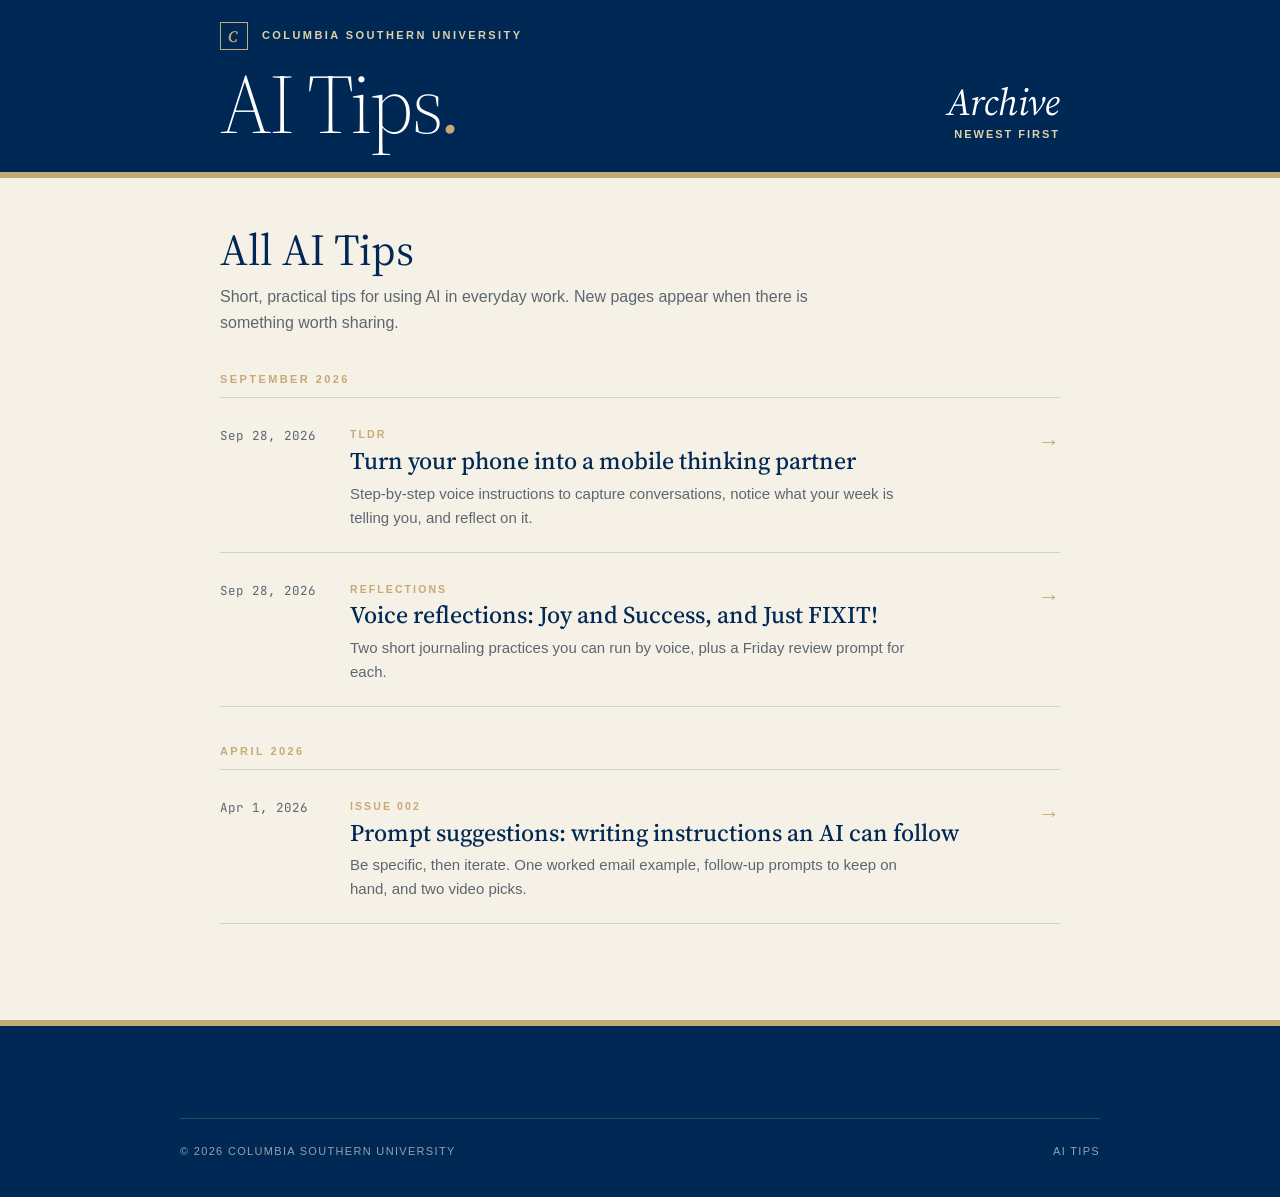
==== index.html @ 5626c5d2 "AI Tips site: archive, three issues, central stylesheet" ====
<!DOCTYPE html>
<html lang="en">
<head>
<meta charset="UTF-8" />
<meta name="viewport" content="width=device-width, initial-scale=1.0" />
<title>AI Tips: All Pages</title>
<meta name="description" content="Short, practical AI tips from Columbia Southern University." />
<link rel="stylesheet" href="assets/style.css" />
</head>
<body>
<header class="masthead"><div class="masthead-inner">
  <div>
    <div class="pub"><div class="pub-mark">C</div><span>Columbia&nbsp;Southern&nbsp;University</span></div>
    <a class="home" href="./"><div class="wordmark">AI&nbsp;Tips<em>.</em></div></a>
  </div>
  <div class="meta"><span class="meta-num">Archive</span>Newest first</div>
</div></header>
<main class="archive">
<h1>All AI Tips</h1>
<p class="intro">Short, practical tips for using AI in everyday work. New pages appear when there is something worth sharing.</p>
<h2 class="month">September 2026</h2>
<a class="entry" id="voice-mode-tldr" href="2026-09-28-voice-mode-tldr/"><time datetime="2026-09-28">Sep 28, 2026</time><div><span class="tag">TLDR</span><h3>Turn your phone into a mobile thinking partner</h3><p>Step-by-step voice instructions to capture conversations, notice what your week is telling you, and reflect on it.</p></div><span class="go" aria-hidden="true">&rarr;</span></a>
<a class="entry" id="voice-reflections" href="2026-09-28-voice-reflections/"><time datetime="2026-09-28">Sep 28, 2026</time><div><span class="tag">Reflections</span><h3>Voice reflections: Joy and Success, and Just FIXIT!</h3><p>Two short journaling practices you can run by voice, plus a Friday review prompt for each.</p></div><span class="go" aria-hidden="true">&rarr;</span></a>
<h2 class="month">April 2026</h2>
<a class="entry" id="prompt-suggestions" href="2026-04-prompt-suggestions/"><time datetime="2026-04-01">Apr 1, 2026</time><div><span class="tag">Issue 002</span><h3>Prompt suggestions: writing instructions an AI can follow</h3><p>Be specific, then iterate. One worked email example, follow-up prompts to keep on hand, and two video picks.</p></div><span class="go" aria-hidden="true">&rarr;</span></a>
</main>
<footer class="footer"><div class="colophon"><span>&copy; 2026 Columbia Southern University</span><span>AI Tips</span></div></footer>
</body>
</html>
---- assets/style.css ----
@import url("https://fonts.googleapis.com/css2?family=Source+Serif+4:opsz,wght@8..60,300;8..60,400;8..60,500;8..60,600;8..60,700&family=JetBrains+Mono:wght@400;500&display=swap");

  :root {
    --navy: #002855;
    --navy-deep: #001b3a;
    --gold: #c6aa76;
    --gold-soft: #dfd1a7;
    --cream: #f6f1e6;
    --paper: #fbf8f1;
    --ink: #1d252d;
    --ink-soft: #5b6770;
    --rule: #d0d3d4;
    --tint: #dde5ed;
    --serif: "Source Serif 4", Georgia, "Times New Roman", serif;
    --sans: "Helvetica Neue", Helvetica, Arial, sans-serif;
    --mono: "JetBrains Mono", ui-monospace, Menlo, monospace;
  }
  * { box-sizing: border-box; }
  html, body { margin: 0; padding: 0; }
  body {
    background: var(--cream);
    color: var(--ink);
    font-family: var(--sans);
    font-size: 16px;
    line-height: 1.6;
    -webkit-font-smoothing: antialiased;
    text-rendering: optimizeLegibility;
  }
  ::selection { background: var(--gold); color: var(--navy); }

  /* ---------- MASTHEAD ---------- */
  .masthead {
    background: var(--navy);
    color: var(--cream);
    border-bottom: 6px solid var(--gold);
  }
  .masthead-inner {
    max-width: 920px;
    margin: 0 auto;
    padding: 22px 40px 28px;
    display: grid;
    grid-template-columns: 1fr auto;
    align-items: end;
    gap: 24px;
  }
  .pub {
    display: flex;
    align-items: center;
    gap: 14px;
    font-family: var(--sans);
    font-size: 11px;
    letter-spacing: 0.22em;
    text-transform: uppercase;
    color: var(--gold-soft);
    font-weight: 700;
  }
  .pub-mark {
    width: 28px; height: 28px;
    border: 1.5px solid var(--gold);
    display: grid; place-items: center;
    color: var(--gold);
    font-family: var(--serif);
    font-style: italic;
    font-weight: 600;
    font-size: 16px;
    line-height: 1;
  }
  .wordmark {
    font-family: var(--serif);
    font-weight: 300;
    font-size: 84px;
    line-height: 0.95;
    letter-spacing: -0.025em;
    margin: 14px 0 0;
    color: #fff;
  }
  .wordmark em {
    font-style: italic;
    color: var(--gold);
    font-weight: 400;
  }
  .meta {
    text-align: right;
    font-size: 11px;
    letter-spacing: 0.18em;
    text-transform: uppercase;
    color: var(--gold-soft);
    line-height: 1.7;
    font-weight: 600;
  }
  .meta .meta-num {
    display: block;
    font-family: var(--serif);
    font-style: italic;
    font-weight: 400;
    font-size: 38px;
    letter-spacing: 0;
    text-transform: none;
    color: #fff;
    margin-bottom: 4px;
    line-height: 1;
  }
  .meta hr {
    border: 0;
    border-top: 1px solid rgba(198,170,118,0.4);
    margin: 8px 0;
  }

  /* ---------- PAGE ---------- */
  .page {
    max-width: 920px;
    margin: 0 auto;
    padding: 0 40px;
    background: var(--cream);
  }

  /* ---------- HERO ---------- */
  .hero {
    padding: 64px 0 48px;
    border-bottom: 1px solid var(--rule);
    display: grid;
    grid-template-columns: 1fr;
    gap: 28px;
  }
  .kicker {
    font-size: 11px;
    letter-spacing: 0.28em;
    text-transform: uppercase;
    color: var(--gold);
    font-weight: 700;
    display: flex;
    align-items: center;
    gap: 12px;
  }
  .kicker::before {
    content: "";
    display: block;
    width: 28px;
    height: 2px;
    background: var(--gold);
  }
  h1.hero-title {
    font-family: var(--serif);
    font-weight: 400;
    font-size: 72px;
    line-height: 1.0;
    letter-spacing: -0.025em;
    color: var(--navy);
    margin: 0;
  }
  h1.hero-title em {
    font-style: italic;
    color: var(--ink-soft);
    font-weight: 300;
  }
  .lede {
    font-family: var(--serif);
    font-weight: 400;
    font-size: 22px;
    line-height: 1.45;
    color: var(--ink);
    max-width: 720px;
    margin: 0;
    text-wrap: pretty;
  }
  .lede strong { color: var(--navy); font-weight: 600; }

  .byline {
    display: flex;
    align-items: center;
    gap: 20px;
    font-size: 12px;
    letter-spacing: 0.1em;
    text-transform: uppercase;
    color: var(--ink-soft);
    margin-top: 4px;
  }
  .byline .dot { width: 4px; height: 4px; border-radius: 50%; background: var(--gold); }

  /* ---------- SECTION ---------- */
  .section {
    padding: 64px 0 48px;
    border-bottom: 1px solid var(--rule);
  }
  .section:last-of-type { border-bottom: 0; }

  .section-head {
    display: grid;
    grid-template-columns: 96px 1fr;
    gap: 28px;
    align-items: start;
    margin-bottom: 36px;
  }
  .num {
    font-family: var(--serif);
    font-weight: 300;
    font-style: italic;
    font-size: 110px;
    line-height: 0.85;
    color: var(--gold);
    text-align: right;
  }
  .section-head h2 {
    font-family: var(--serif);
    font-weight: 500;
    font-size: 44px;
    line-height: 1.05;
    letter-spacing: -0.015em;
    color: var(--navy);
    margin: 8px 0 12px;
    text-wrap: balance;
  }
  .section-head .tag {
    display: inline-block;
    font-size: 11px;
    letter-spacing: 0.22em;
    text-transform: uppercase;
    color: var(--gold);
    font-weight: 700;
    margin-bottom: 6px;
  }
  .section-head p {
    font-size: 17px;
    line-height: 1.6;
    color: var(--ink);
    margin: 0;
    max-width: 640px;
    text-wrap: pretty;
  }

  .section-body {
    display: grid;
    grid-template-columns: 96px 1fr;
    gap: 28px;
  }
  .section-body > .col-r { grid-column: 2; }
  .section-body p { margin: 0 0 16px; max-width: 640px; }

  /* ---------- COMPARISON ---------- */
  .compare {
    display: grid;
    grid-template-columns: 1fr;
    gap: 20px;
    margin: 8px 0 28px;
  }
  .scenario {
    font-size: 14px;
    line-height: 1.5;
    color: var(--ink-soft);
    margin: 0 0 4px;
    font-style: italic;
    font-family: var(--serif);
    font-size: 17px;
  }
  .pair {
    display: grid;
    grid-template-columns: 1fr 1fr;
    gap: 16px;
  }
  @media (max-width: 760px) {
    .pair { grid-template-columns: 1fr; }
  }

  .card {
    background: var(--paper);
    border: 1px solid var(--rule);
    border-radius: 4px;
    overflow: hidden;
    display: flex;
    flex-direction: column;
  }
  .card.vague { border-top: 4px solid #b85c4c; }
  .card.specific { border-top: 4px solid #2f7a4a; }

  .card-tab {
    display: flex;
    align-items: center;
    justify-content: space-between;
    padding: 12px 16px;
    background: rgba(0,40,85,0.03);
    border-bottom: 1px solid var(--rule);
  }
  .card-tab .label {
    font-size: 10.5px;
    letter-spacing: 0.22em;
    text-transform: uppercase;
    font-weight: 700;
    color: var(--ink-soft);
  }
  .card-tab .badge {
    font-size: 10.5px;
    letter-spacing: 0.18em;
    text-transform: uppercase;
    font-weight: 700;
    padding: 3px 8px;
    border-radius: 999px;
  }
  .badge.bad  { color: #b85c4c; background: rgba(184,92,76,0.1); }
  .badge.good { color: #2f7a4a; background: rgba(47,122,74,0.1); }

  /* prompt block */
  .prompt {
    padding: 18px 18px 16px;
    font-family: var(--mono);
    font-size: 13.5px;
    line-height: 1.55;
    color: var(--ink);
    background: var(--paper);
    border-bottom: 1px dashed var(--rule);
  }
  .prompt::before {
    content: "PROMPT";
    display: block;
    font-family: var(--sans);
    font-size: 10px;
    letter-spacing: 0.24em;
    color: var(--gold);
    font-weight: 700;
    margin-bottom: 8px;
  }

  /* email mockup */
  .email {
    padding: 18px;
    flex: 1;
    display: flex;
    flex-direction: column;
    gap: 10px;
    font-size: 13px;
    line-height: 1.55;
  }
  .email::before {
    content: "AI RESPONSE";
    display: block;
    font-family: var(--sans);
    font-size: 10px;
    letter-spacing: 0.24em;
    color: var(--gold);
    font-weight: 700;
  }
  .email-head {
    display: grid;
    grid-template-columns: 64px 1fr;
    row-gap: 4px;
    column-gap: 8px;
    font-size: 12px;
    color: var(--ink-soft);
    padding-bottom: 10px;
    border-bottom: 1px solid var(--rule);
  }
  .email-head .k { font-weight: 700; letter-spacing: 0.06em; text-transform: uppercase; font-size: 10.5px; padding-top: 2px;}
  .email-head .v { color: var(--ink); }
  .email-head .v.subj { font-weight: 700; color: var(--navy); font-size: 13.5px; }
  .email-body { color: var(--ink); }
  .email-body p { margin: 0 0 8px; }
  .email-body ul { margin: 4px 0 8px 18px; padding: 0; }
  .email-body li { margin: 2px 0; }
  .email-body .sig { color: var(--ink-soft); margin-top: 8px; font-size: 12px; line-height: 1.5; }

  .v-token { color: var(--ink-soft); font-style: italic; }

  /* ---------- WHAT CHANGED ---------- */
  .what-changed {
    margin-top: 16px;
    background: var(--paper);
    border: 1px solid var(--rule);
    border-left: 4px solid var(--gold);
    padding: 28px 32px;
    border-radius: 2px;
  }
  .what-changed h3 {
    font-family: var(--serif);
    font-weight: 500;
    font-size: 24px;
    margin: 0 0 6px;
    color: var(--navy);
    letter-spacing: -0.01em;
  }
  .what-changed .sub {
    font-size: 14px;
    color: var(--ink-soft);
    margin: 0 0 18px;
  }
  .check-grid {
    display: grid;
    grid-template-columns: 1fr 1fr;
    gap: 12px 28px;
    margin: 0;
    padding: 0;
    list-style: none;
  }
  @media (max-width: 600px){ .check-grid { grid-template-columns: 1fr;} }
  .check-grid li {
    display: grid;
    grid-template-columns: 22px 1fr;
    gap: 10px;
    align-items: start;
    font-size: 14.5px;
    line-height: 1.45;
  }
  .check-grid li svg { margin-top: 3px; }

  /* ---------- RULE OF THUMB CALLOUT ---------- */
  .rot {
    margin: 28px 0 0;
    background: var(--navy);
    color: var(--cream);
    padding: 28px 32px;
    border-radius: 2px;
    display: grid;
    grid-template-columns: auto 1fr;
    gap: 20px;
    align-items: center;
    position: relative;
    overflow: hidden;
  }
  .rot::after {
    content: "";
    position: absolute;
    right: -40px; top: -40px;
    width: 160px; height: 160px;
    background: radial-gradient(circle at center, rgba(198,170,118,0.18), transparent 70%);
    pointer-events: none;
  }
  .rot .stamp {
    font-family: var(--serif);
    font-style: italic;
    font-weight: 400;
    color: var(--gold);
    font-size: 14px;
    letter-spacing: 0.04em;
    border: 1px solid var(--gold);
    padding: 8px 12px;
    border-radius: 2px;
    text-align: center;
    line-height: 1.1;
    white-space: nowrap;
  }
  .rot .stamp b { display: block; font-style: normal; font-family: var(--sans); letter-spacing: 0.18em; font-size: 10px; font-weight: 700; margin-bottom: 4px; text-transform: uppercase; color: var(--gold); }
  .rot p {
    margin: 0;
    font-family: var(--serif);
    font-size: 19px;
    line-height: 1.45;
    color: #fff;
    text-wrap: pretty;
  }
  .rot p strong { color: var(--gold); font-weight: 600; }

  /* ---------- FOLLOW-UPS (section 2) ---------- */
  .followups {
    display: grid;
    grid-template-columns: 1fr;
    gap: 10px;
    margin: 6px 0 24px;
  }
  .followup {
    display: grid;
    grid-template-columns: auto 1fr;
    gap: 14px;
    align-items: center;
    padding: 14px 18px;
    background: var(--paper);
    border: 1px solid var(--rule);
    border-radius: 2px;
  }
  .followup .quote {
    font-family: var(--serif);
    font-style: italic;
    font-weight: 400;
    color: var(--gold);
    font-size: 28px;
    line-height: 0.6;
    align-self: start;
    padding-top: 12px;
  }
  .followup p {
    font-family: var(--mono);
    font-size: 13.5px;
    color: var(--ink);
    margin: 0;
    line-height: 1.55;
  }

  .iteration {
    display: grid;
    grid-template-columns: repeat(2, 1fr);
    gap: 16px;
    margin: 18px 0 24px;
  }
  @media (max-width: 600px){ .iteration { grid-template-columns: 1fr; } }
  .stat {
    background: var(--paper);
    border: 1px solid var(--rule);
    padding: 18px 20px;
    border-radius: 2px;
  }
  .stat .n {
    font-family: var(--serif);
    font-weight: 400;
    color: var(--navy);
    font-size: 36px;
    line-height: 1;
    letter-spacing: -0.02em;
  }
  .stat .n em { font-style: italic; color: var(--gold); font-weight: 300; }
  .stat .t {
    font-size: 12px;
    color: var(--ink-soft);
    letter-spacing: 0.08em;
    text-transform: uppercase;
    margin-top: 8px;
    font-weight: 600;
  }

  /* ---------- VIDEOS ---------- */
  .videos-head {
    display: grid;
    grid-template-columns: 96px 1fr auto;
    gap: 28px;
    align-items: end;
    margin-bottom: 28px;
  }
  .videos-head h2 {
    font-family: var(--serif);
    font-weight: 500;
    font-size: 44px;
    line-height: 1.05;
    color: var(--navy);
    margin: 0;
    letter-spacing: -0.015em;
  }
  .videos-head .count {
    font-family: var(--serif);
    font-style: italic;
    color: var(--gold);
    font-size: 18px;
  }
  .videos-head .num { font-size: 110px; }

  .videos {
    display: grid;
    grid-template-columns: 96px 1fr;
    gap: 28px;
  }
  .video-grid {
    display: grid;
    grid-template-columns: 1fr 1fr;
    gap: 20px;
  }
  @media (max-width: 700px){ .video-grid { grid-template-columns: 1fr; } }

  .video {
    background: var(--paper);
    border: 1px solid var(--rule);
    border-radius: 2px;
    overflow: hidden;
    display: flex;
    flex-direction: column;
    text-decoration: none;
    color: inherit;
    transition: transform .18s ease, box-shadow .18s ease;
  }
  .video:hover { transform: translateY(-2px); box-shadow: 0 18px 32px -22px rgba(0,40,85,0.45); }
  .video-thumb {
    position: relative;
    aspect-ratio: 16/9;
    background: #000;
    overflow: hidden;
  }
  .video-thumb img {
    width: 100%; height: 100%;
    object-fit: cover;
    display: block;
  }
  .video-thumb .play {
    position: absolute;
    inset: 0;
    display: grid;
    place-items: center;
  }
  .video-thumb .play span {
    width: 56px; height: 56px;
    border-radius: 50%;
    background: rgba(0,40,85,0.9);
    border: 2px solid var(--gold);
    display: grid; place-items: center;
    box-shadow: 0 8px 24px rgba(0,0,0,0.4);
    transition: transform .18s ease;
  }
  .video:hover .play span { transform: scale(1.08); }
  .video-thumb .duration {
    position: absolute;
    bottom: 10px; right: 10px;
    background: rgba(0,0,0,0.78);
    color: #fff;
    padding: 3px 8px;
    border-radius: 2px;
    font-size: 11px;
    font-weight: 600;
    letter-spacing: 0.04em;
    font-family: var(--mono);
  }
  .video-meta {
    padding: 18px 20px 20px;
    display: flex;
    flex-direction: column;
    gap: 10px;
  }
  .video-meta .src {
    font-size: 11px;
    letter-spacing: 0.18em;
    text-transform: uppercase;
    color: var(--gold);
    font-weight: 700;
  }
  .video-meta h3 {
    font-family: var(--serif);
    font-weight: 500;
    font-size: 20px;
    line-height: 1.2;
    color: var(--navy);
    margin: 0;
    letter-spacing: -0.01em;
    text-wrap: balance;
  }
  .video-meta .cta {
    margin-top: auto;
    display: inline-flex;
    align-items: center;
    gap: 8px;
    font-size: 12px;
    color: var(--ink-soft);
    letter-spacing: 0.12em;
    text-transform: uppercase;
    font-weight: 700;
  }
  .video-meta .cta svg { transition: transform .18s ease; }
  .video:hover .cta svg { transform: translateX(3px); }

  /* ---------- FOOTER ---------- */
  .footer {
    background: var(--navy);
    color: var(--cream);
    padding: 56px 40px 36px;
    border-top: 6px solid var(--gold);
    margin-top: 24px;
  }
  .footer-inner {
    max-width: 920px;
    margin: 0 auto;
    display: grid;
    grid-template-columns: 1fr auto;
    gap: 32px;
    align-items: end;
  }
  @media (max-width: 700px){ .footer-inner { grid-template-columns: 1fr; } }
  .footer h4 {
    font-family: var(--serif);
    font-weight: 400;
    font-size: 32px;
    line-height: 1.1;
    margin: 0 0 8px;
    color: #fff;
    letter-spacing: -0.015em;
  }
  .footer p {
    margin: 0;
    font-size: 14px;
    color: var(--gold-soft);
    line-height: 1.6;
    max-width: 420px;
  }
  .footer .cta-btn {
    display: inline-flex;
    align-items: center;
    gap: 10px;
    background: var(--gold);
    color: var(--navy);
    padding: 12px 22px;
    text-decoration: none;
    font-weight: 700;
    font-size: 13px;
    letter-spacing: 0.16em;
    text-transform: uppercase;
    border-radius: 2px;
    transition: background .18s ease;
  }
  .footer .cta-btn:hover { background: #d6bf91; }
  .colophon {
    max-width: 920px;
    margin: 36px auto 0;
    padding-top: 24px;
    border-top: 1px solid rgba(198,170,118,0.25);
    font-size: 11px;
    letter-spacing: 0.12em;
    text-transform: uppercase;
    color: rgba(246,241,230,0.6);
    display: flex;
    justify-content: space-between;
    flex-wrap: wrap;
    gap: 16px;
  }

  /* small */
  @media (max-width: 760px) {
    .masthead-inner { grid-template-columns: 1fr; }
    .meta { text-align: left; }
    .wordmark { font-size: 56px; }
    h1.hero-title { font-size: 48px; }
    .section-head, .section-body, .videos, .videos-head { grid-template-columns: 1fr; }
    .num { text-align: left; font-size: 80px; }
    .videos-head .num { font-size: 80px; }
    .page { padding: 0 24px; }
    .footer { padding: 44px 24px 24px; }
  }

  html{scroll-behavior:smooth}
  nav.chips{display:flex;flex-wrap:wrap;gap:10px;padding:22px 0 0}
  nav.chips a{font-size:11px;letter-spacing:.18em;text-transform:uppercase;font-weight:700;color:var(--navy);text-decoration:none;border:1px solid var(--rule);background:var(--paper);padding:8px 14px;border-radius:999px}
  nav.chips a:hover{border-color:var(--gold)}
  a:focus-visible{outline:3px solid var(--gold);outline-offset:3px}
  .ribbon{display:grid;grid-template-columns:repeat(3,1fr);gap:1px;background:var(--gold);border:1px solid var(--gold);margin:8px 0 0}
  .ribbon div{background:var(--navy);color:var(--cream);padding:22px 24px}
  .ribbon strong{display:block;font-family:var(--serif);font-weight:400;font-size:30px;color:#fff;margin-bottom:6px}
  .ribbon span{font-size:14px;color:var(--gold-soft);line-height:1.5}
  @media(max-width:700px){.ribbon{grid-template-columns:1fr}}
  .sub-h{font-family:var(--serif);font-weight:500;font-size:24px;line-height:1.2;color:var(--navy);margin:32px 0 10px;letter-spacing:-.01em}
  .label{font-size:11px;letter-spacing:.22em;text-transform:uppercase;color:var(--gold);font-weight:700;margin:0 0 8px;display:block}
  ol.steps{list-style:none;counter-reset:s;margin:0 0 20px;padding:0;max-width:640px}
  ol.steps li{counter-increment:s;display:grid;grid-template-columns:40px 1fr;gap:10px;margin:0 0 12px}
  ol.steps li::before{content:counter(s);font-family:var(--serif);font-style:italic;font-weight:300;font-size:34px;line-height:.9;color:var(--gold);text-align:right}
  .say{margin:8px 0 22px;background:var(--paper);border:1px solid var(--rule);border-left:4px solid var(--gold);border-radius:2px;padding:16px 20px;max-width:640px}
  .say .label{margin-bottom:6px}
  .say p{font-family:var(--mono);font-size:13.5px;line-height:1.6;margin:0;color:var(--ink)}
  .team{display:grid;grid-template-columns:repeat(3,1fr);gap:16px;margin:8px 0 24px}
  @media(max-width:760px){.team{grid-template-columns:1fr}}
  .team .card{border-top:4px solid var(--gold);padding:16px 18px}
  .team .card .eyebrow{font-size:10.5px;letter-spacing:.2em;text-transform:uppercase;color:var(--gold);font-weight:700}
  .team .card h4{font-family:var(--serif);font-weight:500;font-size:19px;line-height:1.2;color:var(--navy);margin:6px 0 8px}
  .team .card p{font-size:14px;line-height:1.5;margin:0;max-width:none}
  .note{font-size:14px;color:var(--ink-soft);max-width:640px}
  .refs{font-size:14px;max-width:640px}
  .refs ol{padding-left:20px;margin:8px 0 0}
  .refs a,.section-body a{color:var(--navy);text-underline-offset:3px}
  .section-head h2{font-size:40px}
  @media print{body{background:#fff}.masthead,.rot,.footer,.ribbon div{-webkit-print-color-adjust:exact;print-color-adjust:exact}nav.chips{display:none}.section{padding:32px 0 24px}}

/* ---------- ADDED FOR SITE ---------- */
.ribbon.two{grid-template-columns:repeat(2,1fr)}
@media(max-width:700px){.ribbon.two{grid-template-columns:1fr}}
.sub-h.first{margin-top:0}
.tight{margin:0}
.rot.narrow{max-width:640px}
.masthead a.home{color:inherit;text-decoration:none}
.backlink{display:inline-block;font-size:11px;letter-spacing:.18em;text-transform:uppercase;font-weight:700;color:var(--navy);text-decoration:none;margin:0 0 18px}
.backlink:hover{color:var(--gold)}
.footer a{color:var(--gold-soft)}
.page.narrow{max-width:920px;margin:0 auto;padding:0 40px}
.archive{max-width:920px;margin:0 auto;padding:48px 40px 72px}
.archive h1{font-family:var(--serif);font-weight:400;font-size:44px;line-height:1.1;color:var(--navy);margin:0 0 10px}
.archive .intro{color:var(--ink-soft);max-width:620px;margin:0 0 36px}
.archive h2.month{font-size:11px;letter-spacing:.22em;text-transform:uppercase;color:var(--gold);font-weight:700;border-bottom:1px solid var(--rule);padding:0 0 8px;margin:36px 0 0}
.entry{display:grid;grid-template-columns:110px 1fr 28px;gap:20px;align-items:start;padding:22px 0;border-bottom:1px solid var(--rule);text-decoration:none;color:inherit}
.entry:target{background:var(--paper);outline:2px solid var(--gold);outline-offset:6px}
.entry time{font-family:var(--mono);font-size:12.5px;color:var(--ink-soft);padding-top:6px}
.entry .tag{display:inline-block;font-size:10.5px;letter-spacing:.2em;text-transform:uppercase;font-weight:700;color:var(--gold);margin:0 0 4px}
.entry h3{font-family:var(--serif);font-weight:500;font-size:24px;line-height:1.2;color:var(--navy);margin:0 0 6px}
.entry p{margin:0;font-size:15px;color:var(--ink-soft);max-width:560px}
.entry .go{font-size:22px;color:var(--gold);padding-top:4px;text-align:right}
.entry:hover h3{text-decoration:underline;text-decoration-color:var(--gold);text-underline-offset:4px}
@media(max-width:700px){.entry{grid-template-columns:1fr 24px}.entry time{grid-column:1/-1;padding:0}.archive,.page.narrow{padding-left:20px;padding-right:20px}.archive h1{font-size:34px}}

/* issue 002 */
.em-navy{color:var(--navy)}
.email-note{color:var(--ink-soft);font-size:12px}
.email-note.it{font-style:italic}
.list-label{margin:0 0 18px;color:var(--ink-soft);font-size:14px;letter-spacing:.06em;text-transform:uppercase;font-weight:700}
.video .play{display:none}
.tag-inline{display:inline-block;font-size:11px;letter-spacing:.22em;text-transform:uppercase;color:var(--gold);font-weight:700;margin-bottom:6px}
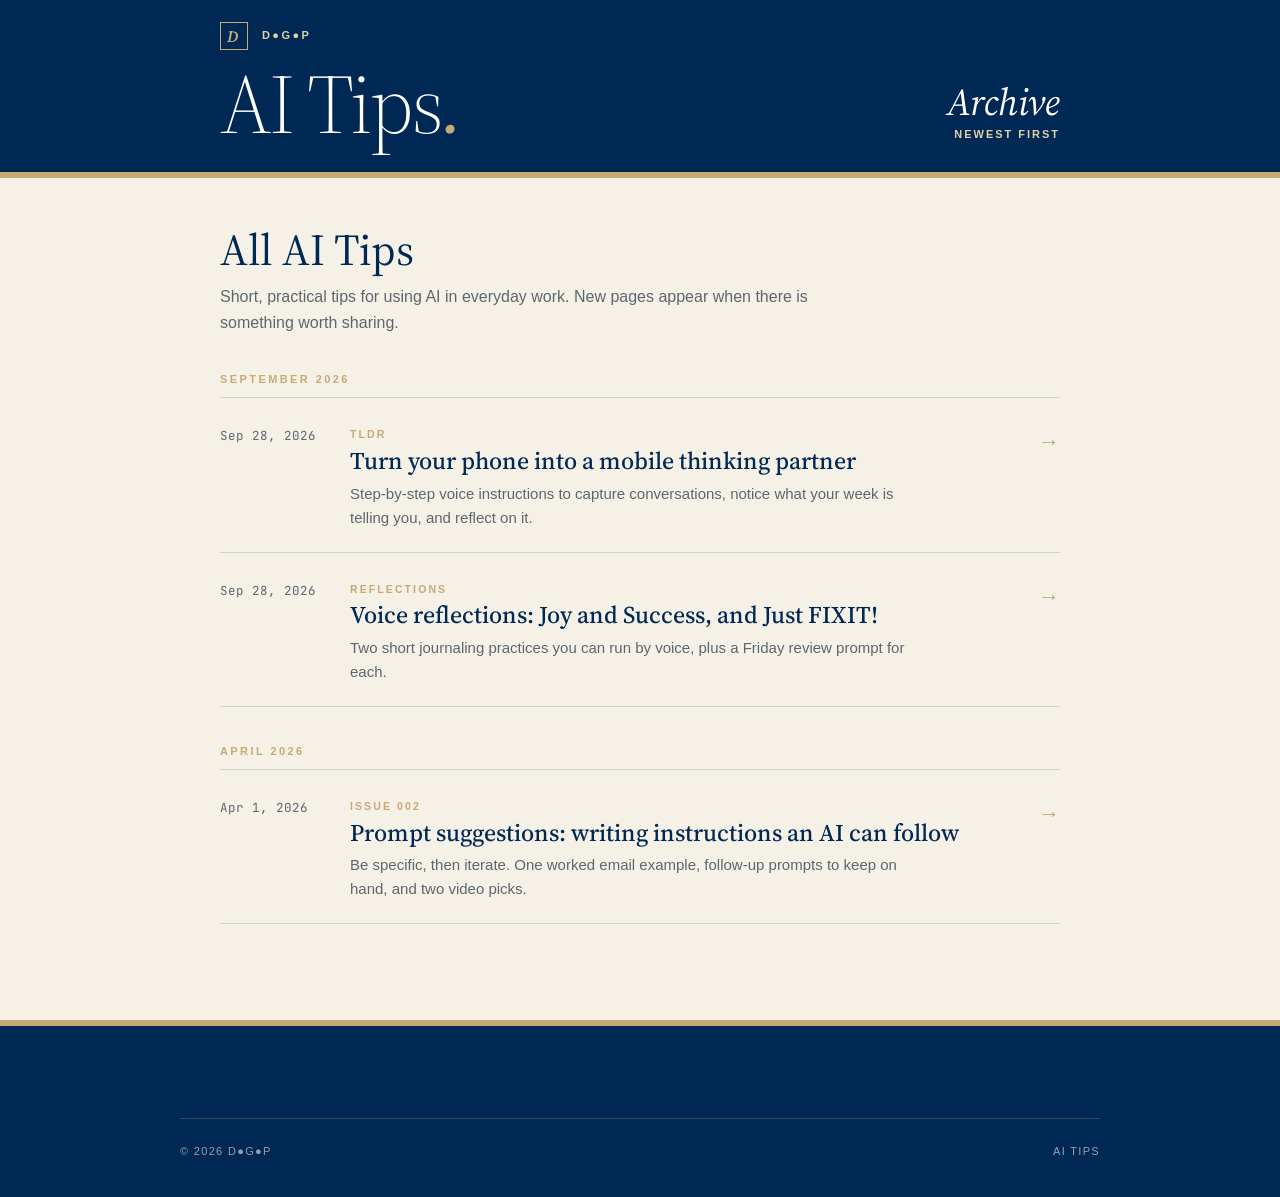
==== commit 87669199: "Add favicons" ====
--- a/index.html
+++ b/index.html
@@ -4,13 +4,18 @@
 <meta charset="UTF-8" />
 <meta name="viewport" content="width=device-width, initial-scale=1.0" />
 <title>AI Tips: All Pages</title>
-<meta name="description" content="Short, practical AI tips from Columbia Southern University." />
+<meta name="description" content="Short, practical AI tips from D&#9679;G&#9679;P." />
+<link rel="icon" href="assets/favicon.svg" type="image/svg+xml" />
+<link rel="icon" href="favicon.ico" sizes="48x48" />
+<link rel="apple-touch-icon" href="assets/apple-touch-icon.png" />
+<link rel="manifest" href="assets/site.webmanifest" />
+<meta name="theme-color" content="#002855" />
 <link rel="stylesheet" href="assets/style.css" />
 </head>
 <body>
 <header class="masthead"><div class="masthead-inner">
   <div>
-    <div class="pub"><div class="pub-mark">C</div><span>Columbia&nbsp;Southern&nbsp;University</span></div>
+    <div class="pub"><div class="pub-mark">D</div><span>D&#9679;G&#9679;P</span></div>
     <a class="home" href="./"><div class="wordmark">AI&nbsp;Tips<em>.</em></div></a>
   </div>
   <div class="meta"><span class="meta-num">Archive</span>Newest first</div>
@@ -24,6 +29,6 @@
 <h2 class="month">April 2026</h2>
 <a class="entry" id="prompt-suggestions" href="2026-04-prompt-suggestions/"><time datetime="2026-04-01">Apr 1, 2026</time><div><span class="tag">Issue 002</span><h3>Prompt suggestions: writing instructions an AI can follow</h3><p>Be specific, then iterate. One worked email example, follow-up prompts to keep on hand, and two video picks.</p></div><span class="go" aria-hidden="true">&rarr;</span></a>
 </main>
-<footer class="footer"><div class="colophon"><span>&copy; 2026 Columbia Southern University</span><span>AI Tips</span></div></footer>
+<footer class="footer"><div class="colophon"><span>&copy; 2026 D&#9679;G&#9679;P</span><span>AI Tips</span></div></footer>
 </body>
 </html>
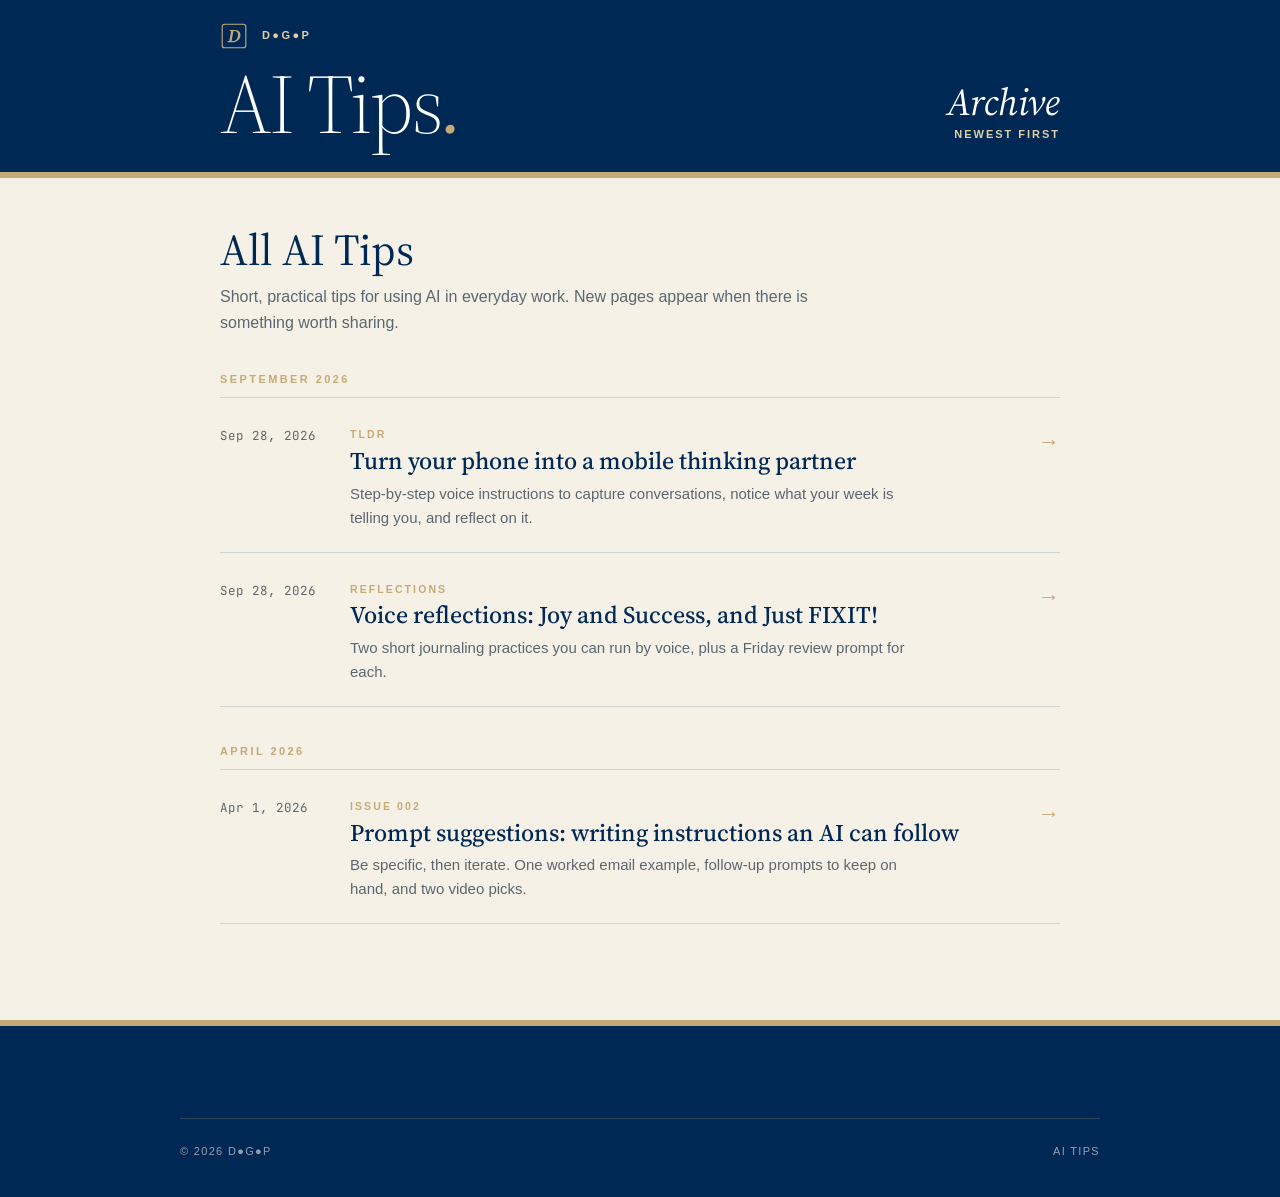
==== commit de4104c6: "Use icon in header" ====
--- a/index.html
+++ b/index.html
@@ -15,7 +15,7 @@
 <body>
 <header class="masthead"><div class="masthead-inner">
   <div>
-    <div class="pub"><div class="pub-mark">D</div><span>D&#9679;G&#9679;P</span></div>
+    <div class="pub"><img class="pub-icon" src="assets/favicon.svg" alt="" width="28" height="28" /><span>D&#9679;G&#9679;P</span></div>
     <a class="home" href="./"><div class="wordmark">AI&nbsp;Tips<em>.</em></div></a>
   </div>
   <div class="meta"><span class="meta-num">Archive</span>Newest first</div>
--- a/assets/style.css
+++ b/assets/style.css
@@ -778,3 +778,5 @@
 .list-label{margin:0 0 18px;color:var(--ink-soft);font-size:14px;letter-spacing:.06em;text-transform:uppercase;font-weight:700}
 .video .play{display:none}
 .tag-inline{display:inline-block;font-size:11px;letter-spacing:.22em;text-transform:uppercase;color:var(--gold);font-weight:700;margin-bottom:6px}
+
+.pub-icon{width:28px;height:28px;display:block;flex:none}
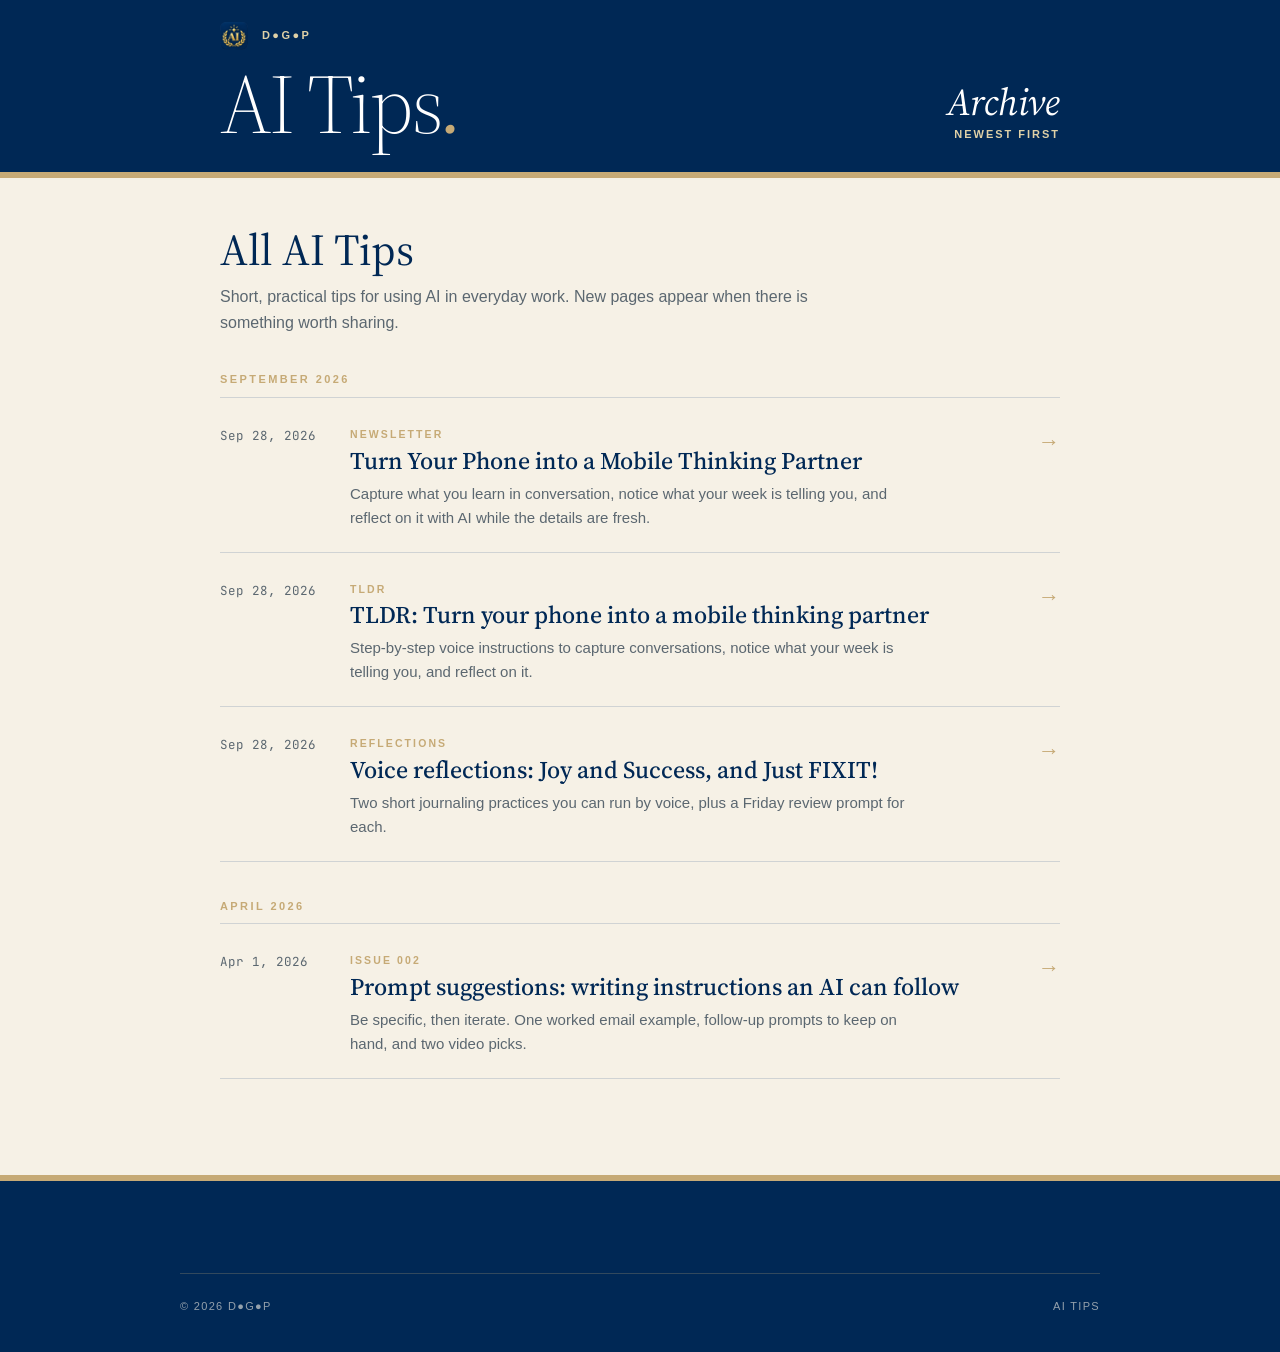
==== commit 335ec83a: "Add newsletter page" ====
--- a/index.html
+++ b/index.html
@@ -24,7 +24,8 @@
 <h1>All AI Tips</h1>
 <p class="intro">Short, practical tips for using AI in everyday work. New pages appear when there is something worth sharing.</p>
 <h2 class="month">September 2026</h2>
-<a class="entry" id="voice-mode-tldr" href="2026-09-28-voice-mode-tldr/"><time datetime="2026-09-28">Sep 28, 2026</time><div><span class="tag">TLDR</span><h3>Turn your phone into a mobile thinking partner</h3><p>Step-by-step voice instructions to capture conversations, notice what your week is telling you, and reflect on it.</p></div><span class="go" aria-hidden="true">&rarr;</span></a>
+<a class="entry" id="voice-mode" href="2026-09-28-voice-mode/"><time datetime="2026-09-28">Sep 28, 2026</time><div><span class="tag">Newsletter</span><h3>Turn Your Phone into a Mobile Thinking Partner</h3><p>Capture what you learn in conversation, notice what your week is telling you, and reflect on it with AI while the details are fresh.</p></div><span class="go" aria-hidden="true">&rarr;</span></a>
+<a class="entry" id="voice-mode-tldr" href="2026-09-28-voice-mode-tldr/"><time datetime="2026-09-28">Sep 28, 2026</time><div><span class="tag">TLDR</span><h3>TLDR: Turn your phone into a mobile thinking partner</h3><p>Step-by-step voice instructions to capture conversations, notice what your week is telling you, and reflect on it.</p></div><span class="go" aria-hidden="true">&rarr;</span></a>
 <a class="entry" id="voice-reflections" href="2026-09-28-voice-reflections/"><time datetime="2026-09-28">Sep 28, 2026</time><div><span class="tag">Reflections</span><h3>Voice reflections: Joy and Success, and Just FIXIT!</h3><p>Two short journaling practices you can run by voice, plus a Friday review prompt for each.</p></div><span class="go" aria-hidden="true">&rarr;</span></a>
 <h2 class="month">April 2026</h2>
 <a class="entry" id="prompt-suggestions" href="2026-04-prompt-suggestions/"><time datetime="2026-04-01">Apr 1, 2026</time><div><span class="tag">Issue 002</span><h3>Prompt suggestions: writing instructions an AI can follow</h3><p>Be specific, then iterate. One worked email example, follow-up prompts to keep on hand, and two video picks.</p></div><span class="go" aria-hidden="true">&rarr;</span></a>
--- a/assets/style.css
+++ b/assets/style.css
@@ -780,3 +780,87 @@
 .tag-inline{display:inline-block;font-size:11px;letter-spacing:.22em;text-transform:uppercase;color:var(--gold);font-weight:700;margin-bottom:6px}
 
 .pub-icon{width:28px;height:28px;display:block;flex:none}
+
+/* ---------- NEWSLETTER PAGE (scoped under .nl) ---------- */
+.nl{font-size:15px;line-height:1.55}
+.nl .nl-hero{padding:44px 0 28px}
+.nl .nl-kicker{font-size:11px;letter-spacing:.28em;text-transform:uppercase;color:var(--gold);font-weight:700;display:flex;align-items:center;gap:12px;margin-bottom:16px}
+.nl .nl-kicker::before{content:"";width:28px;height:2px;background:var(--gold)}
+.nl h1{font-family:var(--serif);font-weight:400;font-size:56px;line-height:1.02;letter-spacing:-.025em;color:var(--navy);margin:0 0 18px}
+.nl h1 em{font-style:italic;color:var(--ink-soft);font-weight:300}
+.nl .nl-lede{font-family:var(--serif);font-size:21px;line-height:1.45;max-width:720px;margin:0}
+.nl .nl-lede strong{color:var(--navy);font-weight:600}
+.nl h2.nl-label{font-size:11px;letter-spacing:.24em;text-transform:uppercase;color:var(--gold);font-weight:700;margin:0 0 14px;padding-bottom:8px;border-bottom:1px solid var(--rule);display:flex;gap:14px;align-items:baseline}
+.nl h2.nl-label span{color:var(--ink-soft);letter-spacing:.06em;text-transform:none;font-weight:400;font-size:13px}
+.nl section{padding:26px 0 8px}
+.nl .nl-cards{display:grid;grid-template-columns:repeat(3,1fr);gap:16px}
+.nl .nl-card{background:var(--paper);border:1px solid var(--rule);border-top:4px solid var(--gold);border-radius:3px;padding:16px 18px 18px}
+.nl .nl-eyebrow{font-size:10.5px;letter-spacing:.2em;text-transform:uppercase;color:var(--gold);font-weight:700}
+.nl h3{font-family:var(--serif);font-weight:500;font-size:20px;line-height:1.2;color:var(--navy);margin:6px 0 8px;letter-spacing:-.01em}
+.nl .nl-card p{margin:0;font-size:14px;line-height:1.5}
+.nl .nl-try{display:grid;grid-template-columns:1.35fr 1fr;gap:20px;align-items:stretch}
+.nl ol.nl-steps{list-style:none;margin:0;padding:0;counter-reset:s}
+.nl ol.nl-steps li{counter-increment:s;display:grid;grid-template-columns:38px 1fr;gap:10px;margin:0 0 14px}
+.nl ol.nl-steps li::before{content:counter(s);font-family:var(--serif);font-style:italic;font-weight:300;font-size:36px;line-height:.9;color:var(--gold);text-align:right}
+.nl ol.nl-steps b{color:var(--navy)}
+.nl .nl-tag{font-size:10px;letter-spacing:.2em;font-weight:700;color:var(--gold);margin-left:6px}
+.nl .nl-prompt{background:var(--navy);color:var(--cream);border-radius:2px;padding:22px 24px;position:relative;overflow:hidden;display:flex;flex-direction:column;justify-content:center}
+.nl .nl-prompt::after{content:"";position:absolute;right:-40px;top:-40px;width:160px;height:160px;background:radial-gradient(circle at center,rgba(198,170,118,.18),transparent 70%)}
+.nl .nl-prompt .nl-eyebrow{margin-bottom:8px}
+.nl .nl-prompt p{margin:0;font-family:var(--serif);font-style:italic;font-size:18px;line-height:1.45;color:#fff;position:relative}
+.nl .nl-action{margin-top:18px;background:var(--paper);border:1px solid var(--rule);border-left:4px solid var(--gold);padding:14px 20px;font-size:14.5px}
+.nl .nl-action .nl-eyebrow{margin-right:10px}
+.nl .nl-action em{color:var(--navy)}
+.nl .nl-tip{margin-top:14px;background:var(--navy);color:#fff;border-left:4px solid var(--gold);padding:12px 20px;font-size:14.5px}
+.nl .nl-tip b{color:var(--gold);letter-spacing:.08em}
+.nl .nl-tip a{color:#fff;text-underline-offset:3px}
+.nl .nl-videos{display:grid;grid-template-columns:repeat(3,1fr);gap:16px}
+.nl .nl-video{background:var(--paper);border:1px solid var(--rule);border-radius:2px;overflow:hidden;display:flex;flex-direction:column;text-decoration:none;color:inherit;transition:transform .18s,box-shadow .18s}
+.nl .nl-video:hover{transform:translateY(-2px);box-shadow:0 18px 32px -22px rgba(0,40,85,.45)}
+.nl .nl-thumb{position:relative;aspect-ratio:16/9;background:var(--navy);overflow:hidden;border-bottom:3px solid var(--gold)}
+.nl .nl-thumb img{width:100%;height:100%;object-fit:cover;display:block}
+.nl .nl-play{position:absolute;inset:0;display:grid;place-items:center}
+.nl .nl-play span{width:48px;height:48px;border-radius:50%;background:rgba(0,40,85,.9);border:2px solid var(--gold);display:grid;place-items:center}
+.nl .nl-vmeta{padding:14px 16px 16px;display:flex;flex-direction:column;gap:6px}
+.nl .nl-vmeta .nl-src{font-size:10.5px;letter-spacing:.18em;text-transform:uppercase;color:var(--gold);font-weight:700}
+.nl .nl-vmeta h3{font-size:17px;margin:0}
+.nl .nl-vmeta p{margin:0;font-size:13.5px;color:var(--ink-soft);line-height:1.45}
+.nl h2.nl-label span.nl-projs{display:flex;flex-wrap:wrap;gap:10px 26px;margin-left:8px}
+.nl .nl-proj{font-family:var(--serif);font-weight:700;font-size:20px;line-height:1;color:var(--navy);letter-spacing:-.005em;display:inline-flex;align-items:center;gap:9px;text-transform:none}
+.nl .nl-proj i,.nl .nl-n{font-style:normal;font-family:var(--sans);font-weight:700;font-size:13px;display:inline-grid;place-items:center;width:24px;height:24px;border-radius:50%;background:var(--navy);color:var(--gold);letter-spacing:0}
+.nl .nl-eyebrow.nl-lab{display:flex;align-items:center;gap:9px;font-size:12px;letter-spacing:.14em;font-weight:700;color:#fff}
+.nl .nl-eyebrow.nl-lab .nl-n{background:var(--gold);color:var(--navy);width:22px;height:22px}
+.nl .nl-action .nl-eyebrow.nl-lab{display:inline-flex;margin-right:12px;color:var(--navy);vertical-align:middle}
+.nl .nl-action .nl-eyebrow.nl-lab .nl-n{background:var(--navy);color:var(--gold)}
+.nl .nl-note{margin:22px 0 0;text-align:center;font-size:12.5px;font-style:italic;color:var(--ink-soft)}
+@media(max-width:760px){.nl h1{font-size:40px}
+.nl .nl-cards,.nl .nl-try,.nl .nl-videos{grid-template-columns:1fr}
+}
+@media print{.nl .nl-proj{font-size:12pt}
+.nl .nl-proj i,.nl .nl-n{width:16px;height:16px;font-size:8pt}
+.nl h2.nl-label span.nl-projs{gap:6px 16px}
+.nl .nl-eyebrow.nl-lab{font-size:8pt}
+.nl .nl-prompt,.nl .nl-tip,.nl .nl-card,.nl .nl-action{-webkit-print-color-adjust:exact;print-color-adjust:exact}
+.nl .nl-hero{padding:10px 0 4px}
+.nl h1{font-size:24pt;margin-bottom:6px}
+.nl .nl-lede{font-size:11.5pt}
+.nl section{padding:8px 0 0}
+.nl .nl-kicker{display:none}
+.nl .nl-thumb{aspect-ratio:16/7}
+.nl .nl-play span{width:36px;height:36px}
+.nl h2.nl-label{margin-bottom:8px;font-size:8pt}
+.nl h3{font-size:11.5pt;margin:3px 0 4px}
+.nl .nl-card{padding:8px 10px}
+.nl .nl-card p{font-size:8.5pt}
+.nl ol.nl-steps li{margin-bottom:6px;grid-template-columns:26px 1fr}
+.nl ol.nl-steps li::before{font-size:22pt}
+.nl .nl-try{font-size:9pt}
+.nl .nl-prompt{padding:12px 14px}
+.nl .nl-prompt p{font-size:10pt;line-height:1.35}
+.nl .nl-action,.nl .nl-tip{font-size:9pt;padding:6px 12px;margin-top:6px}
+.nl .nl-vmeta{padding:8px 10px}
+.nl .nl-vmeta h3{font-size:10.5pt}
+.nl .nl-vmeta p{font-size:8.5pt}
+.nl .nl-note{font-size:8pt;margin-top:8px}
+.nl .nl-video:hover{transform:none;box-shadow:none}
+}
